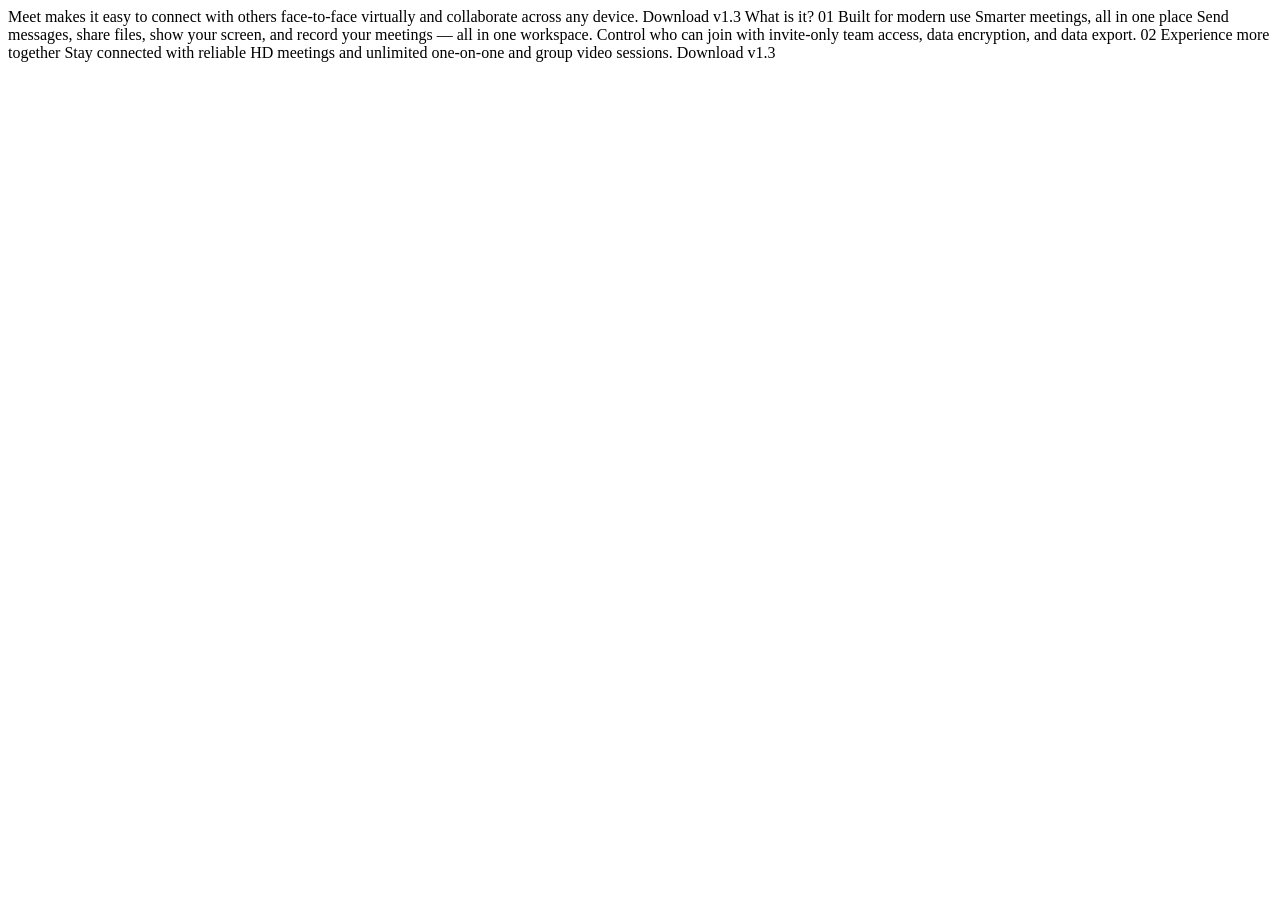
==== src/index.html @ 888d0d2c "Initial Commit" ====
<!DOCTYPE html>
<html lang="en">
<head>
  <meta charset="UTF-8">
  <meta name="viewport" content="width=device-width, initial-scale=1.0">

  <link rel="icon" type="image/png" sizes="32x32" href="./assets/favicon-32x32.png">
  
  <title>Frontend Mentor | Meet landing page</title>
</head>
<body>
  Meet makes it easy to connect with others face-to-face virtually and collaborate across any device.

  Download v1.3
  What is it?

  01
  Built for modern use

  Smarter meetings, all in one place

  Send messages, share files, show your screen, and record your meetings — all in one 
  workspace. Control who can join with invite-only team access, data encryption, and data export.

  02
  Experience more together
  Stay connected with reliable HD meetings and unlimited one-on-one and group video sessions.

  Download v1.3
</body>
</html>
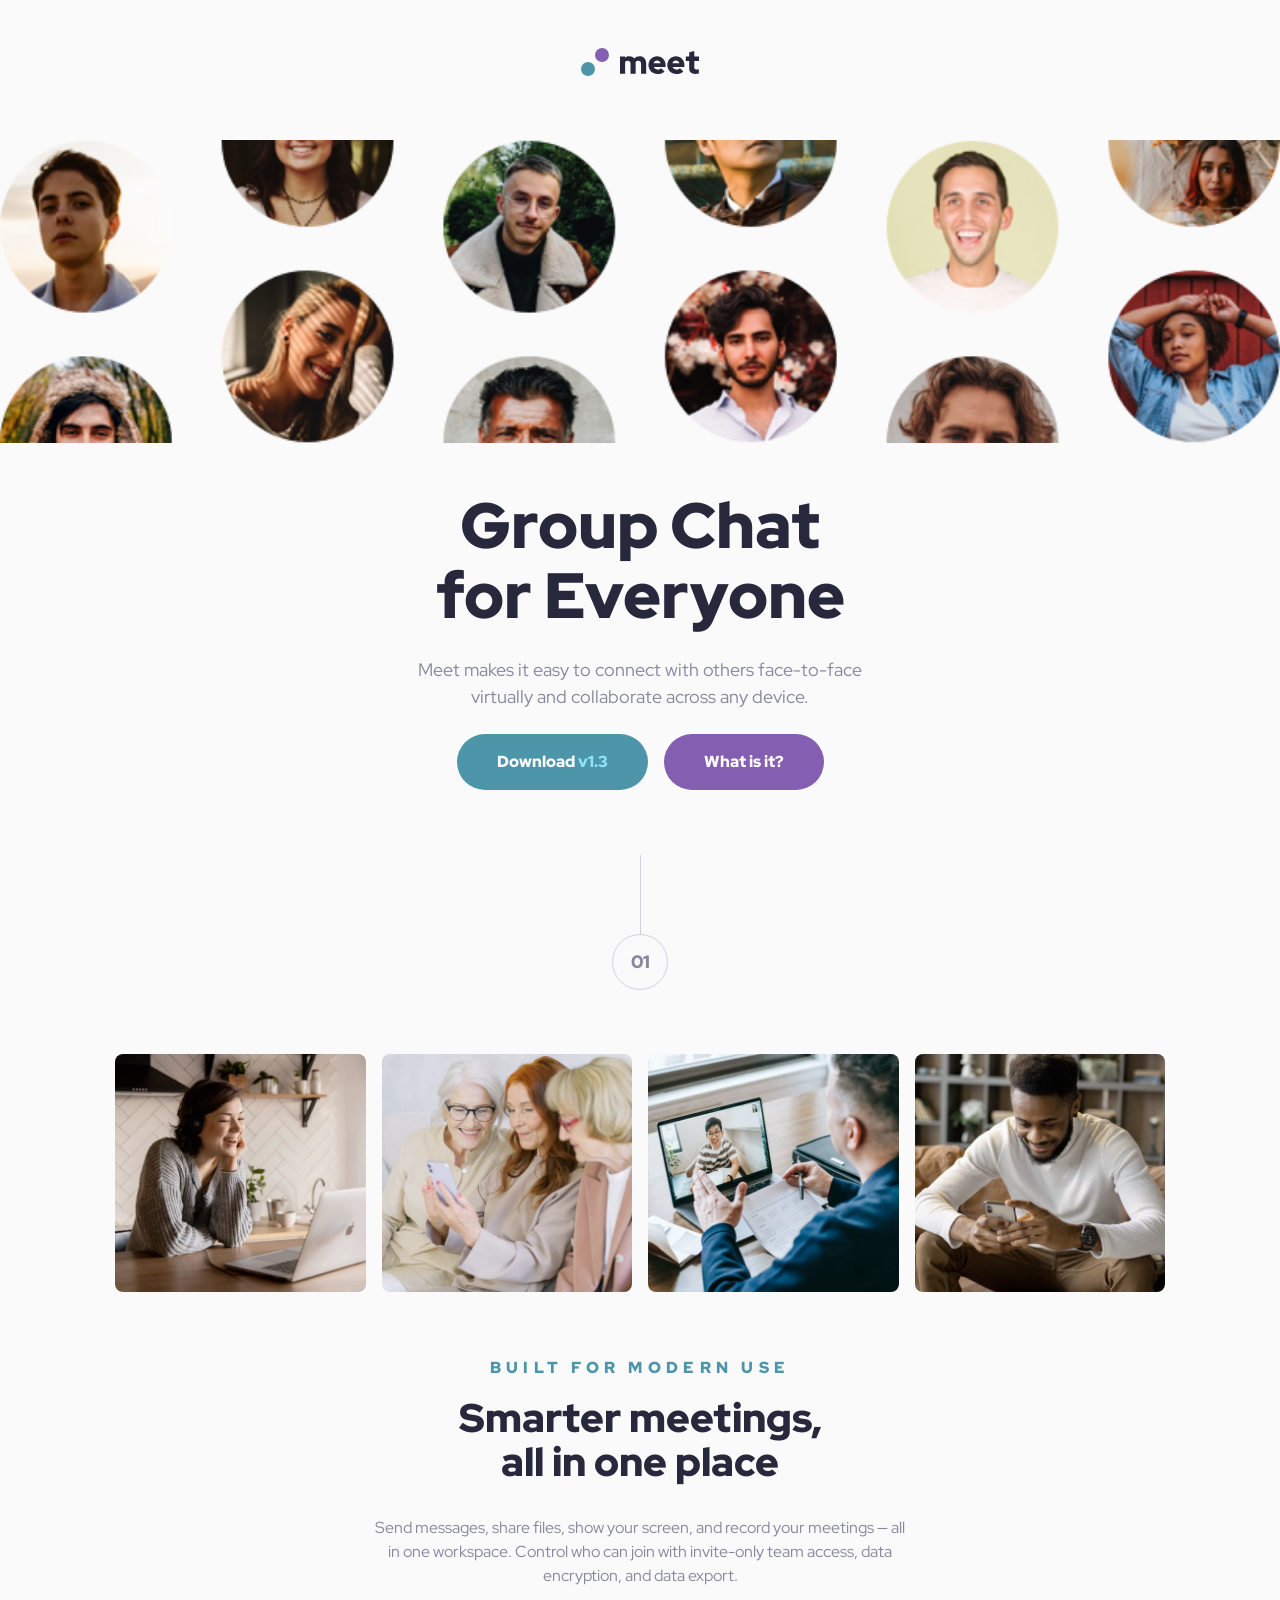
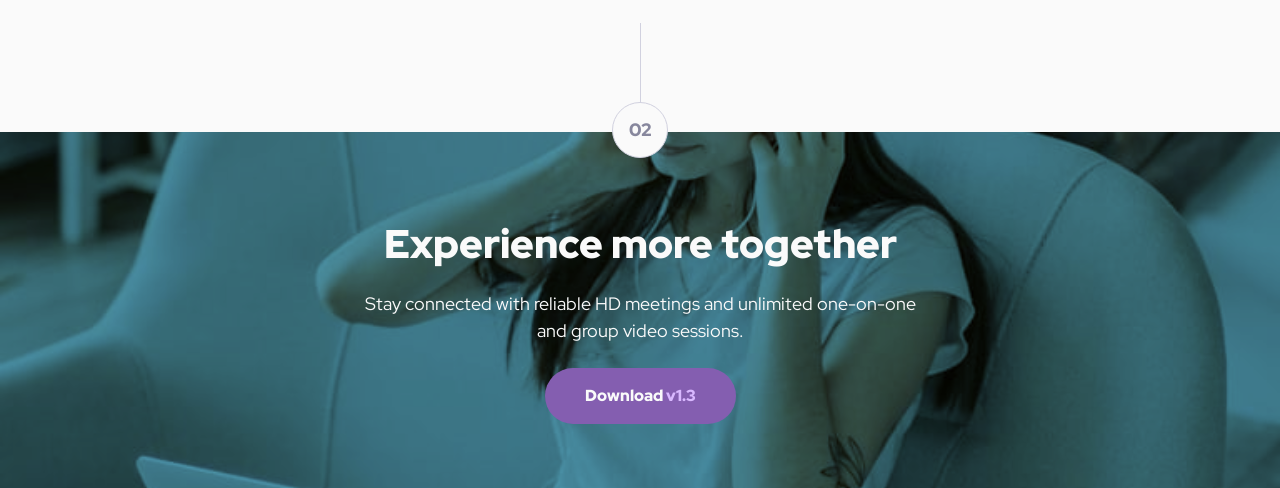
==== commit 670bcf1c: "Finish initial version" ====
--- a/src/index.html
+++ b/src/index.html
@@ -4,28 +4,60 @@
   <meta charset="UTF-8">
   <meta name="viewport" content="width=device-width, initial-scale=1.0">
 
-  <link rel="icon" type="image/png" sizes="32x32" href="./assets/favicon-32x32.png">
+  <link rel="icon" type="image/png" sizes="32x32" href="/public/assets/favicon-32x32.png">
+
+  <link rel="preconnect" href="https://fonts.googleapis.com">
+  <link rel="preconnect" href="https://fonts.gstatic.com" crossorigin>
+  <link href="https://fonts.googleapis.com/css2?family=Red+Hat+Display:ital,wght@0,300..900;1,300..900&display=swap" rel="stylesheet">
+  <link rel="stylesheet" href="/public/stylesheets/style.css">
   
   <title>Frontend Mentor | Meet landing page</title>
 </head>
 <body>
-  Meet makes it easy to connect with others face-to-face virtually and collaborate across any device.
 
-  Download v1.3
-  What is it?
+  <header class="header">
+    <img class="logo" src="/public/assets/logo.svg" alt="meet">
+  </header>
 
-  01
-  Built for modern use
+  <main class="main">
+    <section class="hero">
+      <div class="hero__img-mobile"></div>
+      <div class="hero__img-desktop--left"></div>
+      <div class="hero__text-content">
+        <h1 class="hero__title">Group Chat for Everyone</h1>
+        <p class="hero__description">Meet makes it easy to connect with others face-to-face virtually and collaborate across any device.</p>
+        <div class="hero__buttons">
+          <button class="hero__download-btn">Download <span class="version">v1.3</span></button>
+          <button class="hero__info-btn">What is it?</button>
+        </div>
+      </div>
+      <div class="hero__img-desktop--right"></div>
+    </section>
 
-  Smarter meetings, all in one place
+    <section class="main-content">
+      <p class="number main-content__number">01</p>
+      <div class="main-content__grid">
+        <img class="main-content__img" src="/public/assets/desktop/image-woman-in-videocall.jpg" alt="">
+        <img class="main-content__img" src="/public/assets/desktop/image-women-videochatting.jpg" alt="">
+        <img class="main-content__img" src="/public/assets/desktop/image-men-in-meeting.jpg" alt="">
+        <img class="main-content__img" src="/public/assets/desktop/image-man-texting.jpg" alt="">
+      </div>
+      <div class="main-content__text">
+        <p class="main-content__highlight">Built for modern use</p>
+        <h2 class="main-content__title">Smarter meetings, all in one place</h2>
+        <p class="main-content__description">Send messages, share files, show your screen, and record your meetings — all in one workspace. Control who can join with invite-only team access, data encryption, and data export.</p>
+      </div>
+    </section>
+  </main>
 
-  Send messages, share files, show your screen, and record your meetings — all in one 
-  workspace. Control who can join with invite-only team access, data encryption, and data export.
+  <footer class="footer">
+    <p class="number footer__number">02</p>
+    <div class="footer__content">
+      <h2 class="footer__title">Experience more together</h2>
+      <p class="footer__description">Stay connected with reliable HD meetings and unlimited one-on-one and group video sessions.</p>
+      <button class="footer__btn">Download <span class="version">v1.3</span></button>
+    </div>
+  </footer>
 
-  02
-  Experience more together
-  Stay connected with reliable HD meetings and unlimited one-on-one and group video sessions.
-
-  Download v1.3
 </body>
 </html>
--- a/public/stylesheets/style.css
+++ b/public/stylesheets/style.css
@@ -0,0 +1,353 @@
+/* Box sizing rules */
+*,
+*::before,
+*::after {
+  margin: 0;
+  padding: 0;
+  box-sizing: border-box;
+}
+
+/* Prevent font size inflation */
+html {
+  -moz-text-size-adjust: none;
+  -webkit-text-size-adjust: none;
+  text-size-adjust: none;
+}
+
+/* Remove default margin in favour of better control in authored CSS */
+body, h1, h2, h3, h4, p,
+figure, blockquote, dl, dd {
+  margin-block-end: 0;
+}
+
+/* Remove list styles on ul, ol elements with a list role, which suggests default styling will be removed */
+ul[role=list],
+ol[role=list] {
+  list-style: none;
+}
+
+/* Set core body defaults */
+body {
+  min-height: 100vh;
+  line-height: 1.5;
+}
+
+/* Set shorter line heights on headings and interactive elements */
+h1, h2, h3, h4,
+input, label {
+  line-height: 1.1;
+}
+
+button {
+  line-height: 1.5;
+}
+
+/* Balance text wrapping on headings */
+h1, h2,
+h3, h4 {
+  text-wrap: balance;
+}
+
+/* A elements that don't have a class get default styles */
+a:not([class]) {
+  text-decoration-skip-ink: auto;
+  color: currentColor;
+}
+
+/* Make images easier to work with */
+img,
+picture {
+  max-width: 100%;
+  display: block;
+}
+
+/* Inherit fonts for inputs and buttons */
+input, button,
+textarea, select {
+  font-family: inherit;
+  font-size: inherit;
+}
+
+/* Make sure textareas without a rows attribute are not tiny */
+textarea:not([rows]) {
+  min-height: 10em;
+}
+
+/* Anything that has been anchored to should have extra scroll margin */
+:target {
+  scroll-margin-block: 5ex;
+}
+
+body {
+  font-family: "Red Hat Display", serif;
+  font-size: clamp(1rem, 0.5rem + 1vw, 1.125rem);
+  background-color: #FAFAFA;
+  color: #87879D;
+}
+
+.logo {
+  margin: 3rem auto 0;
+}
+
+.number {
+  display: grid;
+  place-items: center;
+  position: relative;
+  font-family: "Red Hat Display", serif;
+  font-weight: 900;
+  line-height: 1.5;
+  color: #87879D;
+  border: 1px solid #D1D1DF;
+  border-radius: 9999px;
+  width: 56px;
+  height: 56px;
+}
+
+.number::before {
+  content: "";
+  position: absolute;
+  top: -80px;
+  height: 80px;
+  border-right: 1px solid #D1D1DF;
+}
+
+.main {
+  max-width: 94rem;
+  margin: 0 auto;
+}
+
+.hero {
+  padding: 4rem 0 2rem;
+}
+.hero__img-mobile {
+  background-image: url("/public/assets/tablet/image-hero.png");
+  background-repeat: no-repeat;
+  background-size: cover;
+  background-position: center;
+  min-height: clamp(160px, 40vw, 303px);
+  margin-bottom: 3rem;
+}
+@media screen and (min-width: 90rem) {
+  .hero__img-mobile {
+    display: none;
+  }
+}
+@media screen and (min-width: 90rem) {
+  .hero {
+    display: grid;
+    grid-template-columns: repeat(3, 1fr);
+    gap: 2rem;
+    overflow: hidden;
+  }
+  .hero__img-desktop--left {
+    background-image: url("/public/assets/desktop/image-hero-left.png");
+    background-repeat: no-repeat;
+    background-size: contain;
+    background-position: right;
+    position: relative;
+    left: -130px;
+    height: 90%;
+  }
+  .hero__img-desktop--right {
+    background-image: url("/public/assets/desktop/image-hero-right.png");
+    background-repeat: no-repeat;
+    background-size: contain;
+    background-position: left;
+    position: relative;
+    right: -130px;
+    height: 90%;
+  }
+}
+.hero__text-content {
+  text-align: center;
+  padding: 0 2.188rem;
+  max-inline-size: 45ch;
+  margin: 0 auto;
+}
+@media screen and (min-width: 90rem) {
+  .hero__text-content {
+    display: inline-block;
+    padding: 0;
+  }
+}
+.hero__title {
+  font-size: clamp(2.5rem, 1rem + 4.16666vw, 4rem);
+  color: #28283D;
+  font-weight: 900;
+  margin-bottom: 1.5rem;
+}
+.hero__description {
+  margin-bottom: 1.5rem;
+}
+.hero__buttons {
+  display: flex;
+  flex-direction: column;
+  justify-content: center;
+  align-items: center;
+  gap: 1rem;
+}
+@media screen and (min-width: 48rem) {
+  .hero__buttons {
+    flex-direction: row;
+  }
+}
+.hero__download-btn {
+  font-size: 1rem;
+  font-weight: 900;
+  background-color: #4D96A9;
+  color: #FAFAFA;
+  border: transparent;
+  border-radius: 999px;
+  padding: 1rem 2.5rem;
+  transition: 300ms;
+  cursor: pointer;
+}
+.hero__download-btn > .version {
+  color: #8FE3F9;
+}
+.hero__download-btn:is(:hover, :active, :focus) {
+  background-color: #71C0D4;
+}
+.hero__info-btn {
+  font-size: 1rem;
+  font-weight: 900;
+  background-color: #845eb0;
+  color: #FAFAFA;
+  border: transparent;
+  border-radius: 999px;
+  padding: 1rem 2.5rem;
+  transition: 300ms;
+  cursor: pointer;
+}
+.hero__info-btn > .version {
+  color: #D9B8FF;
+}
+.hero__info-btn:is(:hover, :active, :focus) {
+  background-color: #b28cde;
+}
+
+.main-content {
+  text-align: center;
+  padding: 2rem 2.188rem 4rem;
+  max-width: 70rem;
+  margin: 0 auto;
+}
+.main-content__number {
+  margin: 80px auto 4rem;
+}
+.main-content__grid {
+  display: grid;
+  grid-template-columns: repeat(2, 1fr);
+  gap: 1rem;
+  margin-bottom: 4rem;
+}
+@media screen and (min-width: 48rem) {
+  .main-content__grid {
+    grid-template-columns: repeat(4, 1fr);
+  }
+}
+.main-content__text {
+  max-inline-size: 45ch;
+  margin: 0 auto;
+}
+.main-content__img {
+  border-radius: 8px;
+}
+.main-content__highlight {
+  font-size: clamp(0.75rem, 0.5rem + 0.78125vw, 1rem);
+  font-weight: 900;
+  letter-spacing: 0.33em;
+  text-transform: uppercase;
+  color: #4D96A9;
+  margin-bottom: 1rem;
+}
+.main-content__title {
+  font-size: clamp(2rem, 1rem + 2.60416vw, 2.5rem);
+  color: #28283D;
+  font-weight: 900;
+  margin-bottom: 2rem;
+}
+.main-content__description {
+  font-size: 1rem;
+}
+
+.footer {
+  background-image: url("/public/assets/mobile/image-footer.jpg");
+  background-repeat: no-repeat;
+  background-size: cover;
+  background-blend-mode: multiply;
+  background-position: center;
+  background-color: #4D96A9;
+}
+@media screen and (min-width: 48rem) {
+  .footer {
+    background-image: url("/public/assets/tablet/image-footer.jpg");
+  }
+}
+@media screen and (min-width: 90rem) {
+  .footer {
+    background-image: url("/public/assets/desktop/image-footer.jpg");
+  }
+}
+.footer__number {
+  margin: 80px auto -30px;
+  background-color: #FAFAFA;
+  z-index: 1;
+  position: relative;
+  bottom: 30px;
+}
+.footer__content {
+  padding: 4rem 2rem;
+  text-align: center;
+  max-inline-size: 53ch;
+  margin: 0 auto;
+  display: flex;
+  flex-direction: column;
+  justify-items: center;
+  align-items: center;
+  gap: 1.5rem;
+}
+@media screen and (min-width: 90rem) {
+  .footer__content {
+    max-inline-size: none;
+    max-width: 70rem;
+    display: grid;
+    grid-template-columns: 1.5fr 1.3fr 1fr;
+    justify-items: center;
+    align-items: start;
+    text-align: start;
+    gap: 2rem;
+  }
+}
+.footer__title {
+  font-size: clamp(2rem, 1rem + 2.60416vw, 2.5rem);
+  color: #FAFAFA;
+  font-weight: 900;
+}
+.footer__description {
+  color: #FAFAFA;
+}
+.footer__btn {
+  font-size: 1rem;
+  font-weight: 900;
+  background-color: #845eb0;
+  color: #FAFAFA;
+  border: transparent;
+  border-radius: 999px;
+  padding: 1rem 2.5rem;
+  transition: 300ms;
+  cursor: pointer;
+}
+.footer__btn > .version {
+  color: #D9B8FF;
+}
+.footer__btn:is(:hover, :active, :focus) {
+  background-color: #b28cde;
+}
+@media screen and (min-width: 90rem) {
+  .footer__btn {
+    justify-self: flex-end;
+  }
+}
+
+/*# sourceMappingURL=style.css.map */
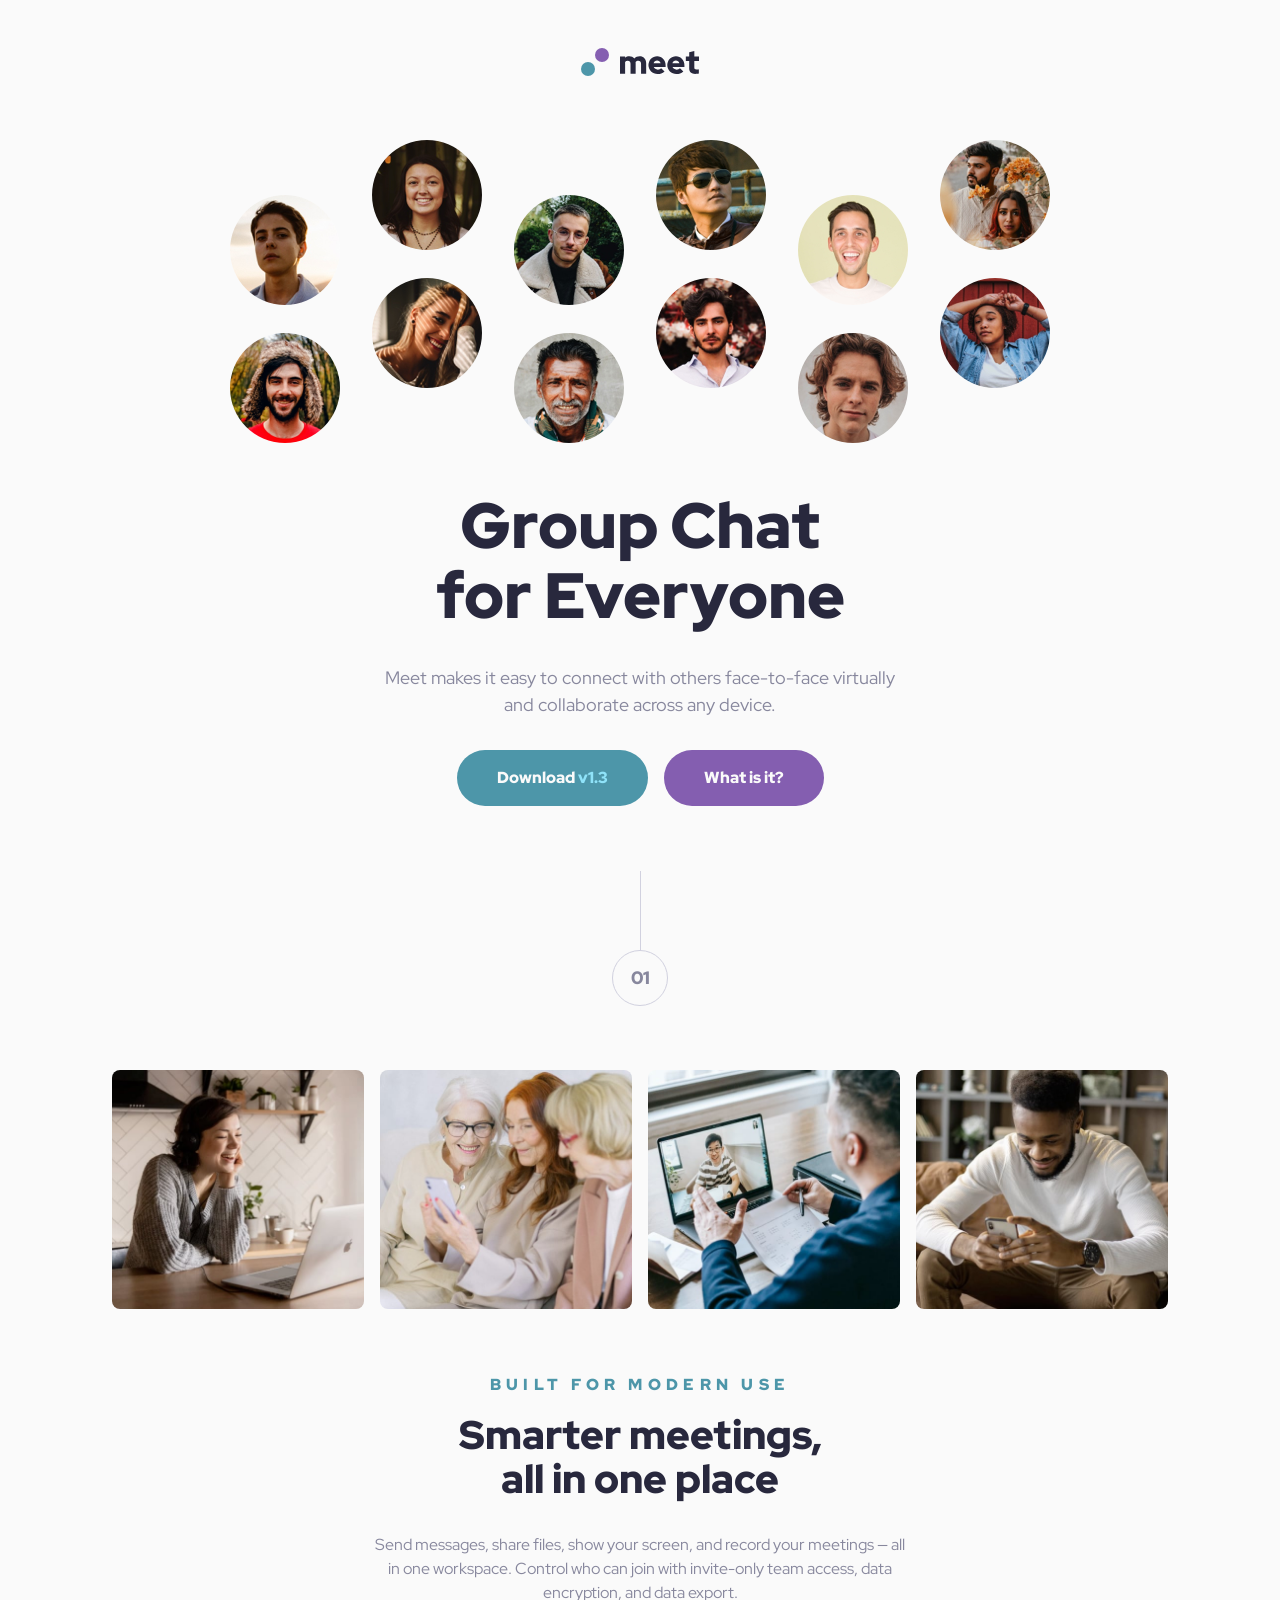
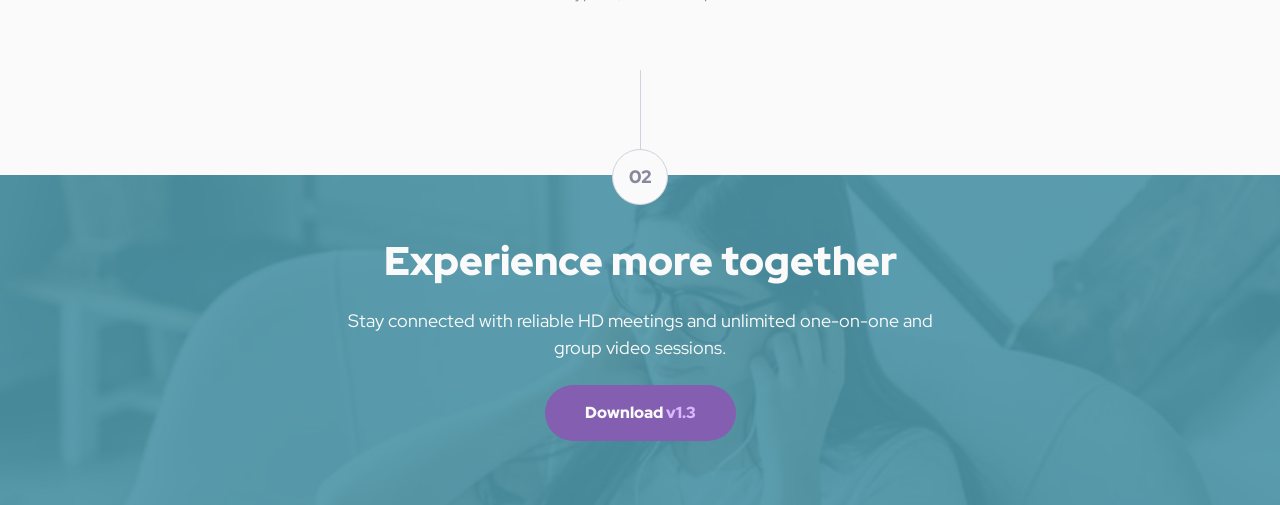
==== commit d6faf295: "Move footer-cta inside main tag" ====
--- a/src/index.html
+++ b/src/index.html
@@ -9,14 +9,14 @@
   <link rel="preconnect" href="https://fonts.googleapis.com">
   <link rel="preconnect" href="https://fonts.gstatic.com" crossorigin>
   <link href="https://fonts.googleapis.com/css2?family=Red+Hat+Display:ital,wght@0,300..900;1,300..900&display=swap" rel="stylesheet">
-  <link rel="stylesheet" href="/public/stylesheets/style.css">
+  <link rel="stylesheet" href="../public/stylesheets/style.css">
   
   <title>Frontend Mentor | Meet landing page</title>
 </head>
 <body>
 
   <header class="header">
-    <img class="logo" src="/public/assets/logo.svg" alt="meet">
+    <img class="logo" src="../public/assets/logo.svg" alt="meet">
   </header>
 
   <main class="main">
@@ -37,10 +37,10 @@
     <section class="main-content">
       <p class="number main-content__number">01</p>
       <div class="main-content__grid">
-        <img class="main-content__img" src="/public/assets/desktop/image-woman-in-videocall.jpg" alt="">
-        <img class="main-content__img" src="/public/assets/desktop/image-women-videochatting.jpg" alt="">
-        <img class="main-content__img" src="/public/assets/desktop/image-men-in-meeting.jpg" alt="">
-        <img class="main-content__img" src="/public/assets/desktop/image-man-texting.jpg" alt="">
+        <img class="main-content__img" src="../public/assets/desktop/image-woman-in-videocall.jpg" alt="">
+        <img class="main-content__img" src="../public/assets/desktop/image-women-videochatting.jpg" alt="">
+        <img class="main-content__img" src="../public/assets/desktop/image-men-in-meeting.jpg" alt="">
+        <img class="main-content__img" src="../public/assets/desktop/image-man-texting.jpg" alt="">
       </div>
       <div class="main-content__text">
         <p class="main-content__highlight">Built for modern use</p>
@@ -48,16 +48,16 @@
         <p class="main-content__description">Send messages, share files, show your screen, and record your meetings — all in one workspace. Control who can join with invite-only team access, data encryption, and data export.</p>
       </div>
     </section>
+    
+    <section class="footer-cta">
+      <p class="number footer-cta__number">02</p>
+      <div class="footer-cta__content">
+        <h2 class="footer-cta__title">Experience more together</h2>
+        <p class="footer-cta__description">Stay connected with reliable HD meetings and unlimited one-on-one and group video sessions.</p>
+        <button class="footer-cta__btn">Download <span class="version">v1.3</span></button>
+      </div>
+    </section>
   </main>
-
-  <footer class="footer">
-    <p class="number footer__number">02</p>
-    <div class="footer__content">
-      <h2 class="footer__title">Experience more together</h2>
-      <p class="footer__description">Stay connected with reliable HD meetings and unlimited one-on-one and group video sessions.</p>
-      <button class="footer__btn">Download <span class="version">v1.3</span></button>
-    </div>
-  </footer>
 
 </body>
 </html>
--- a/public/stylesheets/style.css
+++ b/public/stylesheets/style.css
@@ -112,72 +112,52 @@
 }
 
 .main {
-  max-width: 94rem;
-  margin: 0 auto;
+  margin: 0 auto;
+  overflow: hidden;
 }
 
 .hero {
-  padding: 4rem 0 2rem;
+  padding: 4rem 2rem 2rem;
+  margin: 0 auto;
+  display: flex;
+  flex-direction: column;
+  align-items: center;
+  row-gap: 3rem;
 }
 .hero__img-mobile {
-  background-image: url("/public/assets/tablet/image-hero.png");
+  background-image: url("../../public/assets/tablet/image-hero.png");
   background-repeat: no-repeat;
   background-size: cover;
   background-position: center;
-  min-height: clamp(160px, 40vw, 303px);
-  margin-bottom: 3rem;
+  height: clamp(10rem, 40vw, 18.9375rem);
+  max-width: 51.25rem;
+  width: 100vw;
 }
 @media screen and (min-width: 90rem) {
   .hero__img-mobile {
     display: none;
   }
 }
-@media screen and (min-width: 90rem) {
-  .hero {
-    display: grid;
-    grid-template-columns: repeat(3, 1fr);
-    gap: 2rem;
-    overflow: hidden;
-  }
-  .hero__img-desktop--left {
-    background-image: url("/public/assets/desktop/image-hero-left.png");
-    background-repeat: no-repeat;
-    background-size: contain;
-    background-position: right;
-    position: relative;
-    left: -130px;
-    height: 90%;
-  }
-  .hero__img-desktop--right {
-    background-image: url("/public/assets/desktop/image-hero-right.png");
-    background-repeat: no-repeat;
-    background-size: contain;
-    background-position: left;
-    position: relative;
-    right: -130px;
-    height: 90%;
-  }
+.hero__img-desktop--left, .hero__img-desktop--right {
+  display: none;
 }
 .hero__text-content {
   text-align: center;
-  padding: 0 2.188rem;
   max-inline-size: 45ch;
   margin: 0 auto;
+  display: flex;
+  flex-direction: column;
+  gap: clamp(1.5rem, -25rem + 49vw, 2rem);
 }
 @media screen and (min-width: 90rem) {
   .hero__text-content {
-    display: inline-block;
-    padding: 0;
+    padding: 1.5rem 0;
   }
 }
 .hero__title {
   font-size: clamp(2.5rem, 1rem + 4.16666vw, 4rem);
   color: #28283D;
   font-weight: 900;
-  margin-bottom: 1.5rem;
-}
-.hero__description {
-  margin-bottom: 1.5rem;
 }
 .hero__buttons {
   display: flex;
@@ -225,10 +205,37 @@
 .hero__info-btn:is(:hover, :active, :focus) {
   background-color: #b28cde;
 }
+@media screen and (min-width: 90rem) {
+  .hero {
+    display: grid;
+    grid-template-columns: repeat(3, 1fr);
+    gap: 2rem;
+    overflow: visible;
+    max-width: 90rem;
+  }
+  .hero__img-desktop--left, .hero__img-desktop--right {
+    display: inline-block;
+    background-repeat: no-repeat;
+    background-size: contain;
+    height: 18.9375rem;
+  }
+  .hero__img-desktop--left {
+    background-image: url("../../public/assets/desktop/image-hero-left.png");
+    background-position: left;
+    align-self: flex-start;
+    margin-left: -58px;
+  }
+  .hero__img-desktop--right {
+    background-image: url("../../public/assets/desktop/image-hero-right.png");
+    background-position: right;
+    align-self: flex-end;
+    margin-right: -58px;
+  }
+}
 
 .main-content {
   text-align: center;
-  padding: 2rem 2.188rem 4rem;
+  padding: 2rem 2rem 4rem;
   max-width: 70rem;
   margin: 0 auto;
 }
@@ -271,46 +278,48 @@
   font-size: 1rem;
 }
 
-.footer {
-  background-image: url("/public/assets/mobile/image-footer.jpg");
-  background-repeat: no-repeat;
-  background-size: cover;
-  background-blend-mode: multiply;
-  background-position: center;
-  background-color: #4D96A9;
-}
-@media screen and (min-width: 48rem) {
-  .footer {
-    background-image: url("/public/assets/tablet/image-footer.jpg");
-  }
-}
-@media screen and (min-width: 90rem) {
-  .footer {
-    background-image: url("/public/assets/desktop/image-footer.jpg");
-  }
-}
-.footer__number {
+.footer-cta__number {
+  position: relative;
   margin: 80px auto -30px;
   background-color: #FAFAFA;
   z-index: 1;
+}
+.footer-cta__content {
   position: relative;
-  bottom: 30px;
-}
-.footer__content {
+  background-image: url("../../public/assets/mobile/image-footer.jpg");
+  background-repeat: no-repeat;
+  background-size: cover;
+  background-position: top;
   padding: 4rem 2rem;
   text-align: center;
-  max-inline-size: 53ch;
-  margin: 0 auto;
+  margin: 0 auto;
+  width: 100vw;
   display: flex;
   flex-direction: column;
   justify-items: center;
   align-items: center;
   gap: 1.5rem;
 }
-@media screen and (min-width: 90rem) {
-  .footer__content {
-    max-inline-size: none;
-    max-width: 70rem;
+.footer-cta__content * {
+  z-index: 0;
+  max-inline-size: 53ch;
+}
+.footer-cta__content::before {
+  content: "";
+  position: absolute;
+  inset: 0 0 0 0;
+  background-color: #4D96A9;
+  opacity: 0.9;
+}
+@media screen and (min-width: 48rem) {
+  .footer-cta__content {
+    background-image: url("../../public/assets/tablet/image-footer.jpg");
+  }
+}
+@media screen and (min-width: 90rem) {
+  .footer-cta__content {
+    background-image: url("../../public/assets/desktop/image-footer.jpg");
+    padding: 7rem 11.112%;
     display: grid;
     grid-template-columns: 1.5fr 1.3fr 1fr;
     justify-items: center;
@@ -319,15 +328,15 @@
     gap: 2rem;
   }
 }
-.footer__title {
+.footer-cta__title {
   font-size: clamp(2rem, 1rem + 2.60416vw, 2.5rem);
   color: #FAFAFA;
   font-weight: 900;
 }
-.footer__description {
-  color: #FAFAFA;
-}
-.footer__btn {
+.footer-cta__description {
+  color: #FAFAFA;
+}
+.footer-cta__btn {
   font-size: 1rem;
   font-weight: 900;
   background-color: #845eb0;
@@ -338,14 +347,14 @@
   transition: 300ms;
   cursor: pointer;
 }
-.footer__btn > .version {
+.footer-cta__btn > .version {
   color: #D9B8FF;
 }
-.footer__btn:is(:hover, :active, :focus) {
+.footer-cta__btn:is(:hover, :active, :focus) {
   background-color: #b28cde;
 }
 @media screen and (min-width: 90rem) {
-  .footer__btn {
+  .footer-cta__btn {
     justify-self: flex-end;
   }
 }
